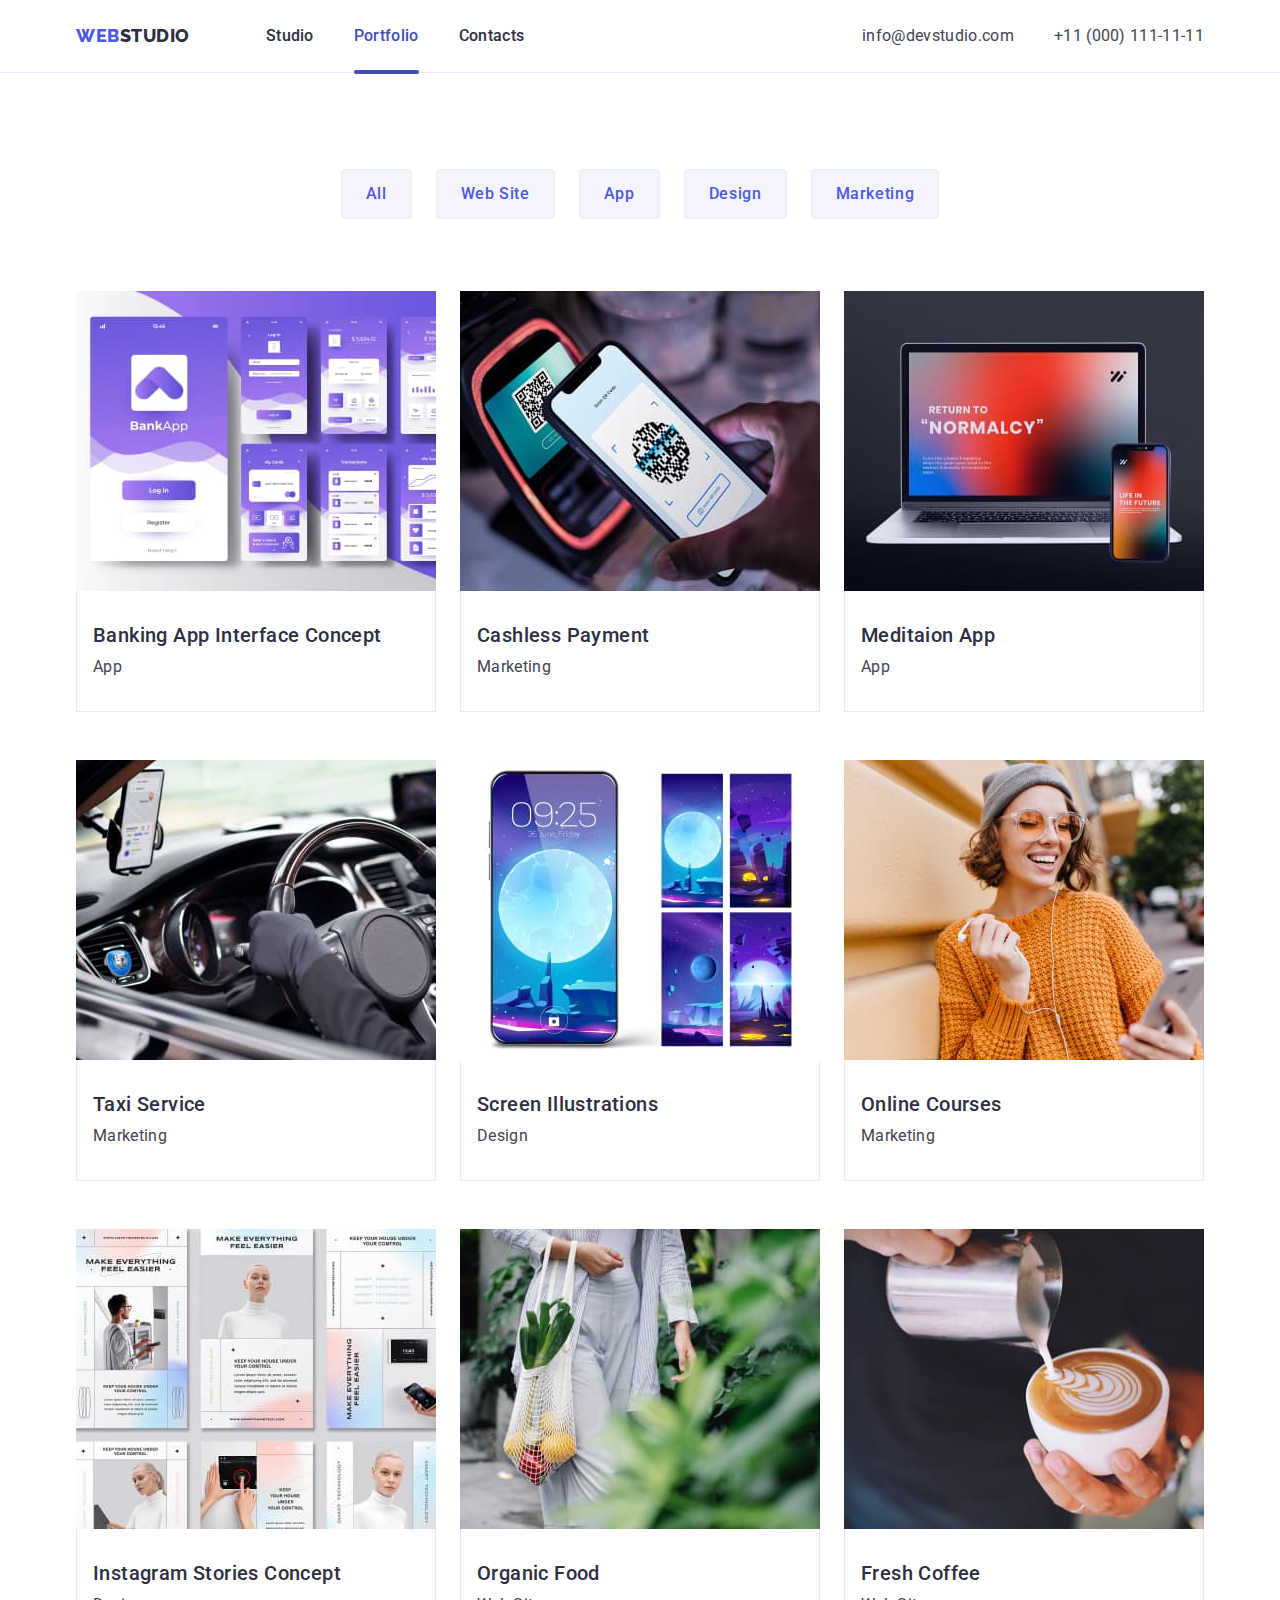
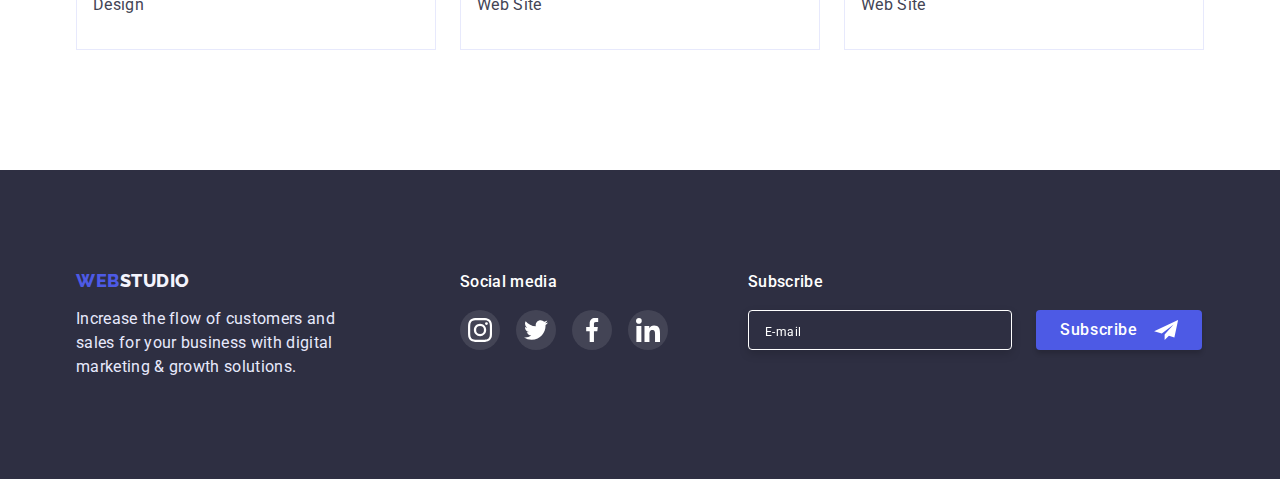
==== portfolio.html @ 4a8896f2 "Initial commit" ====
<!DOCTYPE html>
<html lang="en">
  <head>
    <meta charset="UTF-8">
    <meta http-equiv="X-UA-Compatible" content="IE=edge">
    <meta name="viewport" content="width=device-width, initial-scale=1.0">
    <title>Portfolio</title>
    <link rel="preconnect" href="https://fonts.googleapis.com" />
    <link rel="preconnect" href="https://fonts.gstatic.com" crossorigin />
    <link
      href="https://fonts.googleapis.com/css2?family=Raleway:wght@800&family=Roboto:wght@400;500;700;900&display=swap"
      rel="stylesheet"
    />
    <link rel="stylesheet" href="https://cdn.jsdelivr.net/npm/modern-normalize@1.1.0/modern-normalize.min.css">
    <link rel="stylesheet" href="./css/styles.css" />
  </head>
  <body>
    <header class="section-header">
      <div class="container header-container">
        <nav class="nav">
          <a href="" class="logo up link">Web<span>Studio</span></a>
         <ul class="nav-list list">
            <li class="nav-item"><a href="./index.html" class="nav-link link">Studio</a></li>
            <li class="nav-item"><a href="./portfolio.html" class="nav-link link current">Portfolio</a></li>
            <li class="nav-item"><a href="" class="nav-link link">Contacts</a></li>
          </ul>
        </nav>
        <address>
         <ul class="address-list list">
            <li class="address-item">
             <a href="mailto:info@devstudio.com" class="adress-link link">info@devstudio.com</a>
            </li>
            <li class="address-item">
             <a href="tel:+110001111111" class="adress-link link">+11 (000) 111-11-11</a>
            </li>
          </ul>
        </address>
      </div>
   </header>
    <main>
      <section class="section-portfolio">
          <div class="container portfolio-btn-container">
            <h1 class="visually-hidden">Our portfolio</h1>
            <ul class="potfolio-btn-list list">
              <li class="portfolio-btn-item"><button class="portfolio-btn" type="button">All</button></li>
              <li class="portfolio-btn-item"><button class="portfolio-btn" type="button">Web Site</button></li>
              <li class="portfolio-btn-item"><button class="portfolio-btn" type="button">App</button></li>
              <li class="portfolio-btn-item"><button class="portfolio-btn" type="button">Design</button></li>
              <li class="portfolio-btn-item"><button class="portfolio-btn" type="button">Marketing</button></li>
            </ul>
            <ul class="portfolio-list list">
                <li class="portfolio-item">
                    <a href="" class="portfolio-item-link link">
                      <div class="portfolio-item-wrapper">
                        <img class="portfolio-img" src="./images/imgportoflio1.jpg" alt="Photo" width="360" height="300" />
                        <p class="portfolio-overlay">14 Stylish and User-Friendly App Design Concepts · Task Manager App · Calorie Tracker App · Exotic Fruit Ecommerce App · Cloud Storage App</p>
                      </div>
                      <div class="portfolio-item-block">
                        <h2 class="portfolio-subtitle">Banking App Interface Concept</h2>
                        <p class="portfolio-text">App</p>
                      </div>
                    </a>
                </li>
                <li class="portfolio-item">
                    <a href="" class="portfolio-item-link link">
                      <div class="portfolio-item-wrapper">
                        <img class="portfolio-img" src="./images/imgportoflio2.jpg" alt="Photo" width="360" height="300" />
                        <p class="portfolio-overlay">14 Stylish and User-Friendly App Design Concepts · Task Manager App · Calorie Tracker App · Exotic Fruit Ecommerce App · Cloud Storage App</p>
                      </div>
                      <div class="portfolio-item-block">
                        <h2 class="portfolio-subtitle">Cashless Payment</h2>
                        <p class="portfolio-text">Marketing</p>
                      </div>
                    </a>
                </li>
                <li class="portfolio-item">
                    <a href="" class="portfolio-item-link link">
                      <div class="portfolio-item-wrapper">
                        <img class="portfolio-img" src="./images/imgportoflio3.jpg" alt="Photo" width="360" height="300" />
                        <p class="portfolio-overlay">14 Stylish and User-Friendly App Design Concepts · Task Manager App · Calorie Tracker App · Exotic Fruit Ecommerce App · Cloud Storage App</p>
                      </div>
                      <div class="portfolio-item-block">
                        <h2 class="portfolio-subtitle">Meditaion App</h2>
                        <p class="portfolio-text">App</p>
                      </div>
                    </a>
                </li>
                <li class="portfolio-item">
                    <a href="" class="portfolio-item-link link">
                      <div class="portfolio-item-wrapper">
                        <img class="portfolio-img" src="./images/imgportoflio4.jpg" alt="Photo" width="360" height="300" />
                        <p class="portfolio-overlay">14 Stylish and User-Friendly App Design Concepts · Task Manager App · Calorie Tracker App · Exotic Fruit Ecommerce App · Cloud Storage App</p>
                      </div>
                      <div class="portfolio-item-block">
                        <h2 class="portfolio-subtitle">Taxi Service</h2>
                        <p class="portfolio-text">Marketing</p>
                      </div>
                    </a>
                </li>
                <li class="portfolio-item">
                    <a href="" class="portfolio-item-link link">
                      <div class="portfolio-item-wrapper">
                        <img class="portfolio-img" src="./images/imgportoflio5.jpg" alt="Photo" width="360" height="300" />
                        <p class="portfolio-overlay">14 Stylish and User-Friendly App Design Concepts · Task Manager App · Calorie Tracker App · Exotic Fruit Ecommerce App · Cloud Storage App</p>
                      </div>
                      <div class="portfolio-item-block">
                        <h2 class="portfolio-subtitle">Screen Illustrations</h2>
                        <p class="portfolio-text">Design</p>
                      </div>
                    </a>
                </li>
                <li class="portfolio-item">
                    <a href="" class="portfolio-item-link link">
                      <div class="portfolio-item-wrapper">
                       <img class="portfolio-img" src="./images/imgportoflio6.jpg" alt="Photo" width="360" height="300" />
                        <p class="portfolio-overlay">14 Stylish and User-Friendly App Design Concepts · Task Manager App · Calorie Tracker App · Exotic Fruit Ecommerce App · Cloud Storage App</p>
                      </div>
                      <div class="portfolio-item-block">
                        <h2 class="portfolio-subtitle">Online Courses</h2>
                        <p class="portfolio-text">Marketing</p>
                      </div>
                    </a>
                </li>
                <li class="portfolio-item">
                    <a href="" class="portfolio-item-link link">
                      <div class="portfolio-item-wrapper">
                        <img class="portfolio-img" src="./images/imgportoflio7.jpg" alt="Photo" width="360" height="300" />
                        <p class="portfolio-overlay">14 Stylish and User-Friendly App Design Concepts · Task Manager App · Calorie Tracker App · Exotic Fruit Ecommerce App · Cloud Storage App</p>
                      </div>
                      <div class="portfolio-item-block">
                        <h2 class="portfolio-subtitle">Instagram Stories Concept</h2>
                        <p class="portfolio-text">Design</p>
                      </div>
                    </a>
                </li>
                <li class="portfolio-item">
                    <a href="" class="portfolio-item-link link">
                      <div class="portfolio-item-wrapper">
                        <img class="portfolio-img" src="./images/imgportoflio8.jpg" alt="Photo" width="360" height="300" />
                        <p class="portfolio-overlay">14 Stylish and User-Friendly App Design Concepts · Task Manager App · Calorie Tracker App · Exotic Fruit Ecommerce App · Cloud Storage App</p>
                      </div>
                      <div class="portfolio-item-block">
                       <h2 class="portfolio-subtitle">Organic Food</h2>
                        <p class="portfolio-text">Web Site</p>
                      </div>
                    </a>
                </li>
                <li class="portfolio-item">
                    <a href="" class="portfolio-item-link link">
                      <div class="portfolio-item-wrapper">
                        <img class="portfolio-img" src="./images/imgportoflio9.jpg" alt="Photo" width="360" height="300" />
                        <p class="portfolio-overlay">14 Stylish and User-Friendly App Design Concepts · Task Manager App · Calorie Tracker App · Exotic Fruit Ecommerce App · Cloud Storage App</p>
                      </div>
                      <div class="portfolio-item-block">
                        <h2 class="portfolio-subtitle">Fresh Coffee</h2>
                        <p class="portfolio-text">Web Site</p>
                      </div>
                    </a>
                </li>
            </ul>
          </div>    
      </section>
    </main>
    <footer class="section-footer">
        <div class="container footer-container">
          <div class="footer-oneblock">
            <a href="./index.html" class="logo down link">Web<span>Studio</span></a>
            <p class="footer-text">
            Increase the flow of customers and sales for your business with digital
            marketing & growth solutions.
            </p>
          </div>
          <div  class="footer-twoblock">
            <p class="footer-text-social">Social media</p>
            <ul class="footer-list-icon list">
              <li class="footer-item-boxicon">
                <a href="" class="footer-item-link link">
                  <svg class="footer-item-icon" width="24" height="24" >
                   <use href="./images/icons.svg#instagram"></use>
                  </svg>
                </a>
              </li>
              <li class="footer-item-boxicon">
                <a href="" class="footer-item-link link">
                  <svg class="footer-item-icon" width="24" height="24">
                    <use href="./images/icons.svg#twitter"></use>
                  </svg>
                </a>
              </li>
              <li class="footer-item-boxicon">
                <a href="" class="footer-item-link link">
                  <svg class="footer-item-icon" width="24" height="24">
                    <use href="./images/icons.svg#facebook"></use>
                  </svg>
                </a>
              </li>
              <li class="footer-item-boxicon">
                <a href="" class="footer-item-link link">
                  <svg class="footer-item-icon" width="24" height="24">
                    <use href="./images/icons.svg#linkedin"></use>
                  </svg>
                </a>
              </li>
            </ul>
          </div>
          <div class="footer-threeblock">
            <p class="footer-text-social">Subscribe</p>
            <form class="footer-formblock">
              <input class="input-footer" type="email" name="user_email" placeholder="E-mail">
              <button class="footer-submit-btn btn" type="submit">Subscribe
                <svg class=modal-semd-icon width="24" height="20">
                 <use href="./images/icons.svg#send"></use>
                </svg>
              </button>
            </form>
          </div>  
        </div> 
    </footer>
  </body>
</html>
---- css/styles.css ----
:root {
  --color-web: #4d5ae5;
  --color-title: #2e2f42;
  --color-text: #434455;
  --color-white: #ffffff;
  --color-footer-studio: #f4f4fd;
  --color-footer-text: #e7e9fc;
  --color-background-light: #f4f4fd;
  --color-background-dark: #2e2f42;
  --color-hover: #404bbf;
}

h1, h2, h3, h4, h5, h6, p {
  margin-top: 0;
  margin-bottom: 0;
}
 ul, ol {
  margin-top: 0;
  margin-bottom: 0;
  padding-left: 0;
 }

 img {
  display: block;
 }

body {
  color: var(--color-text);
  font-family: "Roboto", sans-serif;
  background-color: var(--color-white); 
}

.container {
  width: 1158px;
  margin-left: auto;
  margin-right: auto;
  padding-left: 15px;
  padding-right: 15px;
}
.list {
  list-style: none;
}
.link {
  text-decoration: none;
}

/* --------------Navigation------------------ */
.section-header {
  padding-top: 24px;
  padding-bottom: 24px;
  border-bottom: 1px solid var(--color-footer-text);
}

.header-container {
  display: flex;
  justify-content: space-between;
}
.nav {
  display: flex;
  align-items: center;
}
.nav-list {
  display: flex;
  align-items: center;
}
.address-list {
  display: flex;
  align-items: center;
}
.up {
  margin-right: 76px;
}
 .nav-item:not(:last-child) {
  margin-right: 40px;
  } 
.address-item:not(:last-child) {
    margin-right: 40px;
} 

.logo {
  font-family: "Raleway", sans-serif;
  font-weight: 800;
  font-size: 18px;
  line-height: 1.33;
  letter-spacing: 0.03em;
  text-transform: uppercase;
  color: var(--color-web);
}

.nav-link {
  position: relative;
  color: var(--color-title);
  font-weight: 500;
  font-size: 16px;
  line-height: 1.5;
  letter-spacing: 0.02em;
  transition: color 250ms cubic-bezier(0.4, 0, 0.2, 1);
}

.up > span {
    color: var(--color-title);
}

.nav-item :hover,
.nav-item :focus {
  color: var(--color-hover);
}

.address-item > .link {
  color: var(--color-text);
  font-style: normal;
  font-size: 16px;
  line-height: 1.5;
  letter-spacing: 0.02em;
  transition: color 250ms cubic-bezier(0.4, 0, 0.2, 1);
}
.address-item :hover,
.address-item :focus {
  color: var(--color-hover);
}

.current::after {
  content: "";
  position: absolute;
  top: 0;
  left: 0;
  transform: translateY(44px);
  width: 100%;
  height: 4px;
  background: var(--color-hover);
  border-radius: 2px;
}
.current {
  color: var(--color-hover);
}
/* ------------------HERO---------------------------- */

.section-hero {
  max-width: 1440px;
  margin: 0 auto;
  padding-top: 188px;
  padding-bottom: 188px;
  text-align: center;
  background-color: var(--color-background-dark);
  background-image: linear-gradient(rgba(46, 47, 66, 0.7), rgba(46, 47, 66, 0.7)), url(../images/peopleoffice.jpg); 
  background-repeat: no-repeat;
  background-size: cover;
  background-position: center;
}

.hero-title {
 max-width: 496px;
 min-height: 120px;
  font-weight: 700;
  font-size: 56px;
  line-height: 1.07;
  letter-spacing: 0.02em;
  color: var(--color-white);
  margin: auto;
  margin-bottom: 48px;
}

.btn {
  display: inline-block;
  padding: 16px 32px;
  border: none;
  font-family: inherit;
  font-weight: 500;
  font-size: 16px;
  line-height: 1.5;
  letter-spacing: 0.04em;
  color: var(--color-white);
  background-color: var(--color-web);
  box-shadow: 0px 4px 4px rgba(0, 0, 0, 0.15);
  border-radius: 4px;
  cursor: pointer;
  transition: background-color 250ms cubic-bezier(0.4, 0, 0.2, 1);
}
.btn:hover,
.btn:focus {
  background-color: var(--color-hover);
}
/* ------------------ABOUT---------------------------- */
.section-about {
  padding-top: 120px;
  padding-bottom: 120px;
}
.about-list {
  display: flex;
}
  
.about-item {
  width: calc(100% / 3);
}

.about-item:not(:last-child) {
  margin-right: 24px;
}

.visually-hidden {
    position: absolute;
    width: 1px;
    height: 1px;
    margin: -1px;
    border: 0;
    padding: 0;   
    white-space: nowrap;
    clip-path: inset(100%);
    clip: rect(0 0 0 0);
    overflow: hidden;
}

.about-subtitle {
    font-weight: 500;
    font-size: 20px;
    line-height: 1.2;
    letter-spacing: 0.02em;
    color: var(--color-title);
    margin-bottom: 8px;
}
.about-text {
    font-size: 16px;
    line-height: 1.5;
    letter-spacing: 0.02em;
}
.about-item-boxicon {
  display: flex;
  width: 264px;
  height: 112px;
  background: var(--color-footer-studio);
  border-radius: 4px;
  justify-content: center;
  align-items: center;
  margin-bottom: 8px;
}

/* ------------------DOING---------------------------- */
.section-doing {
  padding-bottom: 120px;
}
.doing-list {
  display: flex;
  flex-wrap: wrap;
}

.doing-item {
  width: calc((100% - 48px) / 3);
}

.doing-item:not(:last-child) {
  margin-right: 24px;
}
.doing-title {
    font-weight: 700;
    font-size: 36px;
    line-height: 1.11;
    text-align: center;
    letter-spacing: 0.02em;
    text-transform: capitalize;
    color: var(--color-title);
    margin-bottom: 72px;
}

/* ------------------TEAM---------------------------- */
.section-team {
  background-color: var(--color-background-light);  
  padding-top: 120px;
  padding-bottom: 120px; 
}

.team-list {
  display: flex;
}

.team-item {
  width: calc((100% - 72px) / 4);
  background: var(--color-white);
  box-shadow: 0px 1px 6px rgba(46, 47, 66, 0.08), 0px 1px 1px rgba(46, 47, 66, 0.16), 0px 2px 1px rgba(46, 47, 66, 0.08);
  border-radius: 0px 0px 4px 4px;
}
.team-item:not(:last-child) {
  margin-right: 24px;
}

.team-title {    
    font-weight: 700;
    font-size: 36px;
    line-height: 1.11;
    text-align: center;
    letter-spacing: 0.02em;
    text-transform: capitalize;
    color: var(--color-title);
    margin-bottom: 72px;
}

.team-subtitle { 
    font-weight: 500;
    font-size: 20px;
    line-height: 1.2;
    letter-spacing: 0.02em;
    color: var(--color-title);
    margin-bottom: 8px;
}

.team-text {
    font-size: 16px;
    line-height: 1.5;
    letter-spacing: 0.02em;
    color: var(--color-text);
    margin-bottom: 8px;
}
.team-item-block {
  text-align: center;
  padding-top: 32px;
  padding-bottom: 32px;
}
.team-list-icon {
  display: flex;
  align-items: center;
  gap: 24px;
  padding-left: 16px;
  padding-right: 16px;
}
 .team-item-link {
  display: flex;
  width: 40px;
  height: 40px;
  background-color: var(--color-web);
  border-radius: 50%;
  justify-content: center;
  align-items: center;
  transition: background-color 250ms cubic-bezier(0.4, 0, 0.2, 1);
 }
 .team-item-icon {
  fill: var(--color-white);
 }
.team-item-link:hover, .team-item-link:focus {
  background-color: var(--color-hover);
}
 /* ------------------CUSTOMERS---------------------------- */
 .section-customers {
  padding-top: 130PX;
  padding-bottom: 120PX;
}

.customers-title {
font-weight: 700;
font-size: 36px;
line-height: 1.11;
text-align: center;
letter-spacing: 0.02em;
text-transform: capitalize;
color: var(--color-title);
margin-bottom: 72px;
}
.customers-list {
  display: flex;
  gap: 24px;
  justify-content: center;
  align-items: center;
}

.customers-item-boxicon {
  width: 168px;
  height: 88px;
}
.customers-item-link {
  width: 100%;
  height: 100%;
  display: flex;
  justify-content: center;
  align-items: center;
  border: 1px solid #8E8F99;
  color: #8e8f99;
  border-radius: 4px;
  transition: border 250ms cubic-bezier(0.4, 0, 0.2, 1), color 250ms cubic-bezier(0.4, 0, 0.2, 1);
} 
.customers-icon {
  fill: currentColor;
}
.customers-item-link:hover, .customers-item-link:focus {
  border: 1px solid var(--color-hover);
  color: var(--color-hover);
}

/* ------------------FOOTER---------------------------- */
.section-footer {
  background-color: var(--color-background-dark);  
  padding-top: 100px;
  padding-bottom: 100px;
}
.footer-container {
  display: flex;
}
.down {
    display: block;
    line-height: 1.17;
    margin-bottom: 16px;
}
.down > span {
  color: var(--color-footer-studio);  
}
.footer-text {
  font-size: 16px;
  line-height: 1.5;
  letter-spacing: 0.02em;
  color: var(--color-footer-text);  
  width: 264px;
  min-height: 72px; 
}
.footer-text-social {
font-weight: 500;
font-size: 16px;
line-height: 1.5;
letter-spacing: 0.02em;
color: var(--color-white);
margin-bottom: 16px;
}
.footer-list-icon {
  display: flex;
  gap: 16px;

}
.footer-item-link {
  display: flex;
  width: 40px;
  height: 40px;
  background-color: var(--color-web);
  border-radius: 50%;
  justify-content: center;
  align-items: center;
  background: rgba(255, 255, 255, 0.1);
  transition: background-color 250ms cubic-bezier(0.4, 0, 0.2, 1);
}
.footer-item-icon {
  fill: var(--color-white);
}
.footer-twoblock {
  margin-left: 120px;
}
.footer-item-link:hover, .footer-item-link:focus {
background-color: #31D0AA;
}
.footer-threeblock {
  margin-left: 80px;
}
.input-footer {
  width: 264px;
  height: 40px;
  background-color:  var(--color-background-dark);
  border: 1px solid var(--color-white);
  filter: drop-shadow(0px 4px 4px rgba(0, 0, 0, 0.15));
  border-radius: 4px;
  padding-left: 16px;
  color: var(--color-white);
}
.input-footer::placeholder {
  font-size: 12px;
 line-height: 2;
 letter-spacing: 0.04em;
  color: var(--color-white);
  padding-top: 8px;
}
.footer-submit-btn {
  display: flex;
  align-items: center;
  justify-content: center;
  padding: 8px 24px;
  gap: 16px;
  fill: var(--color-white);
}
.footer-formblock {
  display: flex;
  align-items: center;
  justify-content: center;
  gap: 24px;
}
/* ------------------BACKDROP MODAL---------------------------- */

.backdrop {
  position: fixed;
  top: 0;
  left: 0;
  width: 100%;
  height: 100%;
  background-color: rgba(46, 47, 66, 0.4);
  z-index: 100;
  transition: opacity 250ms cubic-bezier(0.4, 0, 0.2, 1), visibility 250ms cubic-bezier(0.4, 0, 0.2, 1);
}
.backdrop.is-hidden {
  opacity: 0;
  visibility: hidden;
  pointer-events: none;
}
.modal {
  position: absolute;
  top: 50%;
  left: 50%;
  transform: translate(-50%, -50%) rotate(360deg) scale(1);
  width: 408px;
  min-height: 576px;
  background: #FCFCFC;
  box-shadow: 0px 1px 1px rgba(0, 0, 0, 0.14), 0px 1px 3px rgba(0, 0, 0, 0.12), 0px 2px 1px rgba(0, 0, 0, 0.2);
  border-radius: 4px;
  transition: transform 500ms ease-in;
  padding: 72px 24px 24px 24px;
  
}
.backdrop.is-hidden .modal {
  transform: translate(-50%, -50%) rotate(0deg) scale(0);
}
.modal-close-btn {
  position: absolute;
  top: 24px;
  right: 24px;
  display: flex;
  justify-content: center;
  align-items: center;
  width: 24px;
  height: 24px;
  background-color: var(--color-footer-text);
  border: 1px solid rgba(0, 0, 0, 0.1);
  border-radius: 50%;
  cursor: pointer;
  padding: 0;
  transition: background-color 250ms cubic-bezier(0.4, 0, 0.2, 1);
}
.modal-close-btn:hover, .modal-close-btn:focus {
background-color: var(--color-hover);
}
.modal-close-icon {
  transition: fill 250ms cubic-bezier(0.4, 0, 0.2, 1);
}
.modal-close-btn:hover .modal-close-icon {
  fill: var(--color-white);
}
.modal-form {
  display: flex;
  flex-direction: column;
}
.form-modal-title {
font-weight: 500;
font-size: 16px;
line-height: 1.5;
text-align: center;
letter-spacing: 0.02em;
color: var(--color-title);
margin-bottom: 16px;
}
.input-name {
display: block;
font-size: 12px;
line-height: 1.17;
letter-spacing: 0.04em;
color: #8E8F99;
margin-bottom: 4px;
}
.modal-input-wrapper {
  position: relative;
}
.modal-input {
  display: block;
  width: 360px;
  height: 40px;
  border: 1px solid rgba(33, 33, 33, 0.2);
  border-radius: 4px;
  padding: 0 0 0 38px;
  outline: transparent;
  transition: border 250ms cubic-bezier(0.4, 0, 0.2, 1), fill 250ms cubic-bezier(0.4, 0, 0.2, 1);
}
.modal-picture {
  position: absolute;
  left: 16px;
  top: 50%;
  transform: translateY(-50%);
}
.modal-input:focus {
  border: 1px solid var(--color-web);
}
.modal-input:focus + .modal-picture {
  fill: var(--color-web);
}
.modal-label {
  margin-bottom: 8px;
}
.modal-textarea {
  display: block;
  width: 360px;
  height: 120px;
  border: 1px solid rgba(33, 33, 33, 0.2);
  border-radius: 4px;
  resize: none;
  outline: transparent;
  padding: 8px 0 0 16px;
  transition: border 250ms cubic-bezier(0.4, 0, 0.2, 1);
}
.modal-label-textarea {
  margin-bottom: 16px;
}
.modal-textarea:focus {
  border: 1px solid var(--color-web);
}
.modal-textarea::placeholder {
  font-size: 12px;
  line-height: 1.17;
  letter-spacing: 0.04em;
  color: rgba(46, 47, 66, 0.4);
}
 
.modal-label-checkbox span {
    width: 16px;
    height: 16px;
    border: 1px solid var(--color-background-dark);
    border-radius: 2px;
    display: flex;
    align-items: center;
    justify-content: center;
    margin-right: 8px;
    fill: transparent;
    cursor: pointer;
    transition: fill 250ms cubic-bezier(0.4, 0, 0.2, 1); background-color 250ms cubic-bezier(0.4, 0, 0.2, 1); border-color 250ms cubic-bezier(0.4, 0, 0.2, 1);
}

.input-checkbox:checked + .modal-label-checkbox span {
  fill: var(--color-footer-studio);
  background-color: var(--color-hover);
  border-color: var(--color-hover);
} 

.input-checkbox:focus + .modal-label-checkbox span {
  fill: var(--color-footer-studio);
  background-color: var(--color-hover);
  border-color: var(--color-hover);
}

  .modal-label-checkbox {
    font-size: 12px;
    line-height: 1.17;
    letter-spacing: 0.04em;
    color: #8E8F99; 
    display: flex;
    align-items: center;
    margin-bottom: 24px;
  }

  .modal-submit-btn {
  align-self: center;
  }

 /* ------------------PORTFOLIO---------------------------- */
.section-portfolio {
  padding-top: 96px;
  padding-bottom: 120px;
}

.portfolio-btn {
  padding: 12px 24px;
  border-radius: 4px;
  border: 1px solid var(--color-footer-text);
  font-family: inherit;
  font-weight: 500;
  font-size: 16px;
  line-height: 1.5;
  letter-spacing: 0.04em;
  color: var(--color-web);
  background: var(--color-footer-studio);
  cursor: pointer;
  transition: color 250ms cubic-bezier(0.4, 0, 0.2, 1), background-color 250ms cubic-bezier(0.4, 0, 0.2, 1), box-shadow 250ms cubic-bezier(0.4, 0, 0.2, 1), border-color 250ms cubic-bezier(0.4, 0, 0.2, 1);
}

.portfolio-btn-item :hover,
.portfolio-btn-item :focus {
  color: var(--color-white);
  background-color: var(--color-hover); 
  box-shadow: 0px 3px 1px rgba(0, 0, 0, 0.1), 0px 2px 1px rgba(0, 0, 0, 0.08), 0px 2px 2px rgba(0, 0, 0, 0.12);
  border-color: transparent;
}
.potfolio-btn-list {
  display: flex;
  justify-content: center;
   margin-bottom: 72px;
}

.portfolio-btn-item:not(:last-child) {
  margin-right: 24px;
}
.portfolio-list {
  display: flex;
  flex-wrap: wrap;
}

.portfolio-item {
 width: calc((100% - 48px) / 3);
 background: var(--color-white);
}
.portfolio-item:not(:nth-child(3n)) {
  margin-right: 24px;
}
.portfolio-item:not(:nth-last-child(-n+3)) {
  margin-bottom: 48px;
}

.portfolio-subtitle {
  font-weight: 500;
  font-size: 20px;
  line-height: 1.2;
  letter-spacing: 0.02em;
  color: var(--color-background-dark);
  margin-bottom: 8px;
}
.portfolio-text {
  font-size: 16px;
  line-height: 1.5;
  letter-spacing: 0.02em;
  color: var(--color-text);
}
.portfolio-item-block {
  padding-top: 32px;
  padding-bottom: 32px;
  padding-left: 16px;
  border: 1px solid var(--color-footer-text);
  border-top: none; 
}
.portfolio-item-link {
  display: block;
  transition: box-shadow 250ms cubic-bezier(0.4, 0, 0.2, 1);
}
.portfolio-item-wrapper {
  position: relative;
  overflow: hidden;
}
.portfolio-item-link:hover, .portfolio-item-link:focus {
  box-shadow: 0px 1px 6px rgba(46, 47, 66, 0.08), 0px 1px 1px rgba(46, 47, 66, 0.16), 0px 2px 1px rgba(46, 47, 66, 0.08);
}
.portfolio-overlay {
  position: absolute;
  top: 0;
  left: 0;
  width: 100%;
  height: 100%;
  overflow: auto;
  transform: translateY(100%);
  transition: transform 250ms cubic-bezier(0.4, 0, 0.2, 1);

  font-size: 16px;
  line-height: 1.5;
  letter-spacing: 0.02em;
  color: var(--color-footer-studio);
  background-color: var(--color-web);
  padding-top: 40px; 
  padding-left: 32px;
  padding-right: 32px;
}
.portfolio-item-link:hover .portfolio-overlay,
.portfolio-item-link:focus .portfolio-overlay {
  transform: translateY(0);
} */
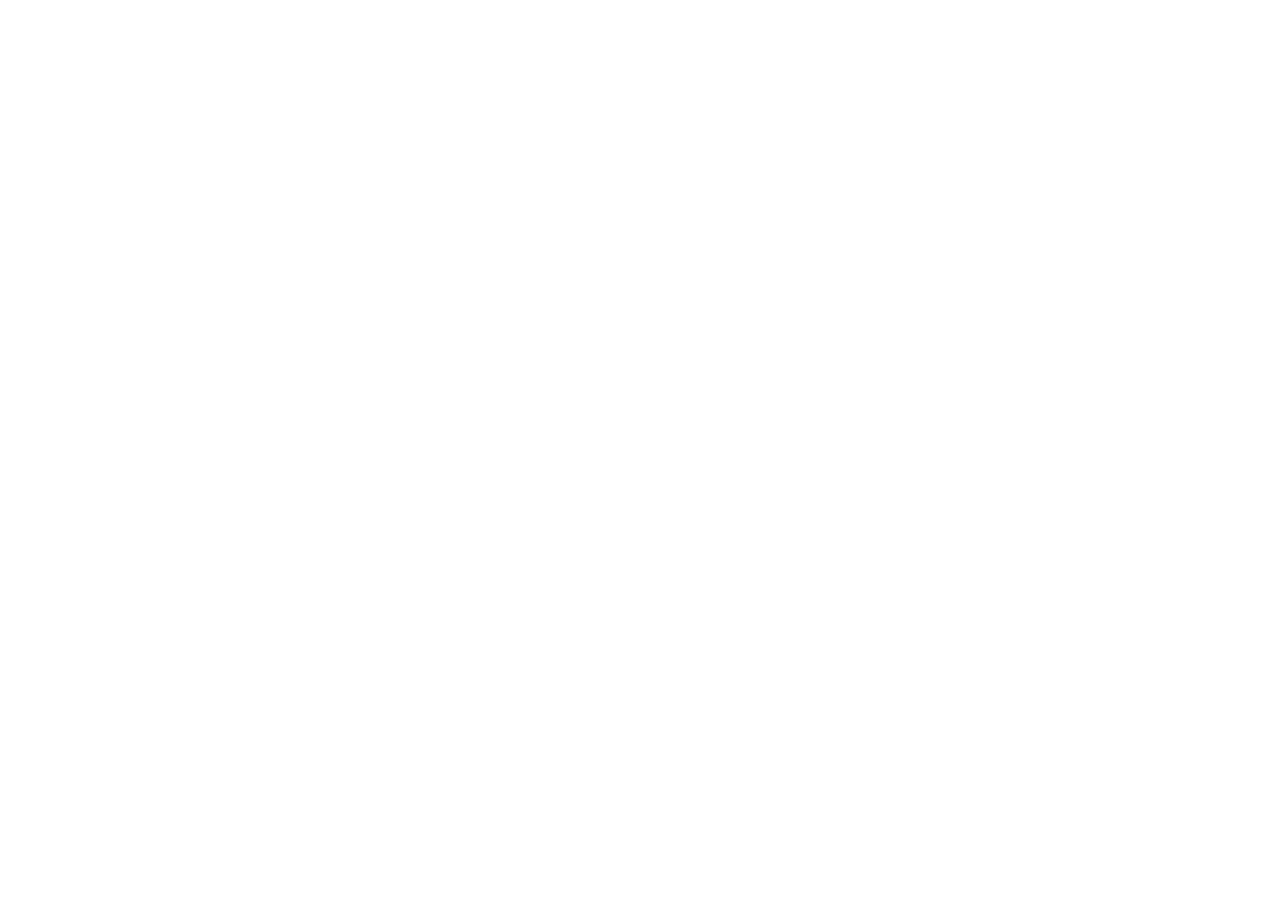
==== commit 20ea88f2: "finished hw7" ====
--- a/portfolio.html
+++ b/portfolio.html
@@ -1,4 +1,4 @@
-<!DOCTYPE html>
+<!-- <!DOCTYPE html>
 <html lang="en">
   <head>
     <meta charset="UTF-8">
@@ -217,4 +217,4 @@
         </div> 
     </footer>
   </body>
-</html>+</html> -->--- a/css/styles.css
+++ b/css/styles.css
@@ -32,11 +32,11 @@
 }
 
 .container {
-  width: 1158px;
+  width: 100%;
+  padding-left: 15px;
+  padding-right: 15px;
   margin-left: auto;
   margin-right: auto;
-  padding-left: 15px;
-  padding-right: 15px;
 }
 .list {
   list-style: none;
@@ -45,38 +45,33 @@
   text-decoration: none;
 }
 
+
 /* --------------Navigation------------------ */
+@media screen and (max-width: 767px) {
+  .nav-list {
+    display: none;
+  }
+  address {
+    display: none;
+  }
+}
+
 .section-header {
   padding-top: 24px;
   padding-bottom: 24px;
   border-bottom: 1px solid var(--color-footer-text);
 }
-
 .header-container {
   display: flex;
+  align-items: center;
   justify-content: space-between;
 }
-.nav {
-  display: flex;
-  align-items: center;
-}
-.nav-list {
-  display: flex;
-  align-items: center;
-}
-.address-list {
-  display: flex;
-  align-items: center;
-}
-.up {
-  margin-right: 76px;
-}
- .nav-item:not(:last-child) {
-  margin-right: 40px;
-  } 
-.address-item:not(:last-child) {
-    margin-right: 40px;
-} 
+.mobile-menu-open-btn {
+  padding: 0;
+  border: none;
+  background-color: transparent;
+  height: 22px;
+}
 
 .logo {
   font-family: "Raleway", sans-serif;
@@ -88,77 +83,132 @@
   color: var(--color-web);
 }
 
-.nav-link {
-  position: relative;
-  color: var(--color-title);
-  font-weight: 500;
-  font-size: 16px;
-  line-height: 1.5;
-  letter-spacing: 0.02em;
-  transition: color 250ms cubic-bezier(0.4, 0, 0.2, 1);
-}
-
 .up > span {
     color: var(--color-title);
 }
 
-.nav-item :hover,
-.nav-item :focus {
-  color: var(--color-hover);
-}
-
-.address-item > .link {
+/* ------------------MOBILE-MENU---------------------------- */
+
+@media screen and (max-width: 767px) {
+  
+  .modal-menu {
+    position: fixed;
+    width: 100%;
+    height: 100%;
+    max-height: 796px;
+    z-index: 95;
+    top: 0;
+    left: 0;
+    background-color: var(--color-white);
+    box-shadow: 0 0 0 100vmax rgba(0, 0, 0, 0.8); 
+
+    opacity: 0;
+    visibility: hidden;
+    pointer-events: none;
+    transition: opacity 250ms cubic-bezier(0.4, 0, 0.2, 1), visibility 250ms cubic-bezier(0.4, 0, 0.2, 1);
+  }
+  .modal-menu.is-open {
+    opacity: 1;
+    visibility: visible;
+    pointer-events: auto;
+  }
+
+  .modal-menu-container {
+    position: relative;
+    padding-top: 80px;
+    padding-left: 40px;
+    padding-bottom: 40px;
+  }
+  .modal-menu-close-btn {
+    position: absolute;
+    top: 24px;
+    right: 19px;
+    width: 24px;
+    height: 24px;
+    padding: 0;
+    border-radius: 50%;
+    background-color: var(--color-footer-text);
+    border: 1px solid rgba(0, 0, 0, 0.1);
+  }
+  .modal-nav-item {
+  font-weight: 700;
+  font-size: 36px;
+  line-height: 1.11;
+  letter-spacing: 0.02em;
+  text-transform: capitalize;
+  color: var(--color-title);
+  margin-bottom: 40px;
+  transition: color 250ms cubic-bezier(0.4, 0, 0.2, 1);
+  }
+  .modal-nav-item:last-child {
+    margin-bottom: 284px;
+  }
+  .modal-nav-item :hover,
+  .modal-nav-item :focus {
+    color: var(--color-hover);
+  }
+
+  .modal-tel-link {
+  display: block;
+  font-weight: 700;
+  font-size: 36px;
+  line-height: 1.11;
+  letter-spacing: 0.02em;
+  text-transform: capitalize;
   color: var(--color-text);
-  font-style: normal;
-  font-size: 16px;
-  line-height: 1.5;
-  letter-spacing: 0.02em;
-  transition: color 250ms cubic-bezier(0.4, 0, 0.2, 1);
-}
-.address-item :hover,
-.address-item :focus {
-  color: var(--color-hover);
-}
-
-.current::after {
-  content: "";
-  position: absolute;
-  top: 0;
-  left: 0;
-  transform: translateY(44px);
-  width: 100%;
-  height: 4px;
-  background: var(--color-hover);
-  border-radius: 2px;
-}
-.current {
-  color: var(--color-hover);
+  margin-bottom: 40px;
+  }
+  .modal-mail-link {
+  display: block;
+  font-weight: 500;
+  font-size: 20px;
+  line-height: 1.2;
+  letter-spacing: 0.02em;
+  color: var(--color-text);
+  margin-bottom: 48px;
+  }
+  .modal-address-item :hover,
+  .modal-address-item :focus {
+    color: var(--color-web);
+  }
+  .modal-list-icon {
+    display: flex;
+    align-items: center;
+    justify-content: space-between;
+  }
 }
 /* ------------------HERO---------------------------- */
 
 .section-hero {
   max-width: 1440px;
   margin: 0 auto;
-  padding-top: 188px;
-  padding-bottom: 188px;
+  padding-top: 112px;
+  padding-bottom: 112px;
   text-align: center;
   background-color: var(--color-background-dark);
-  background-image: linear-gradient(rgba(46, 47, 66, 0.7), rgba(46, 47, 66, 0.7)), url(../images/peopleoffice.jpg); 
+  background-image: linear-gradient(rgba(46, 47, 66, 0.7), rgba(46, 47, 66, 0.7)), url(../images/bg-mobile.jpg); 
   background-repeat: no-repeat;
   background-size: cover;
   background-position: center;
 }
+ @media screen and (min-device-pixel-ratio: 2),
+  screen and (min-resolution: 192dpi),
+  screen and (min-resolution: 2dppx) {
+  .section-hero {
+    background-image: linear-gradient(rgba(46, 47, 66, 0.7), rgba(46, 47, 66, 0.7)), url(../images/bg-mobile@2x.jpg); 
+  } 
+ }
 
 .hero-title {
- max-width: 496px;
- min-height: 120px;
+ max-width: 320px;
+ min-height: 80px;
   font-weight: 700;
-  font-size: 56px;
-  line-height: 1.07;
+  font-size: 36px;
+  line-height: 1.11;
   letter-spacing: 0.02em;
   color: var(--color-white);
   margin: auto;
-  margin-bottom: 48px;
+  margin-bottom: 72px;
 }
 
 .btn {
@@ -182,22 +232,23 @@
   background-color: var(--color-hover);
 }
 /* ------------------ABOUT---------------------------- */
+
 .section-about {
-  padding-top: 120px;
-  padding-bottom: 120px;
-}
-.about-list {
-  display: flex;
-}
-  
-.about-item {
-  width: calc(100% / 3);
-}
-
-.about-item:not(:last-child) {
-  margin-right: 24px;
-}
-
+  padding-top: 96px;
+  padding-bottom: 96px;
+}
+
+ .about-item {
+  width: 100%;
+  margin-bottom: 72px;
+}
+.about-item:last-child {
+  margin-bottom: 0;
+}
+
+.about-item-icon {
+  display: none;
+}
 .visually-hidden {
     position: absolute;
     width: 1px;
@@ -212,46 +263,6 @@
 }
 
 .about-subtitle {
-    font-weight: 500;
-    font-size: 20px;
-    line-height: 1.2;
-    letter-spacing: 0.02em;
-    color: var(--color-title);
-    margin-bottom: 8px;
-}
-.about-text {
-    font-size: 16px;
-    line-height: 1.5;
-    letter-spacing: 0.02em;
-}
-.about-item-boxicon {
-  display: flex;
-  width: 264px;
-  height: 112px;
-  background: var(--color-footer-studio);
-  border-radius: 4px;
-  justify-content: center;
-  align-items: center;
-  margin-bottom: 8px;
-}
-
-/* ------------------DOING---------------------------- */
-.section-doing {
-  padding-bottom: 120px;
-}
-.doing-list {
-  display: flex;
-  flex-wrap: wrap;
-}
-
-.doing-item {
-  width: calc((100% - 48px) / 3);
-}
-
-.doing-item:not(:last-child) {
-  margin-right: 24px;
-}
-.doing-title {
     font-weight: 700;
     font-size: 36px;
     line-height: 1.11;
@@ -259,30 +270,43 @@
     letter-spacing: 0.02em;
     text-transform: capitalize;
     color: var(--color-title);
-    margin-bottom: 72px;
+    margin-bottom: 8px;
+}
+
+.about-text {
+  display: block;
+  font-weight: 500;
+  font-size: 16px;
+  line-height: 1.5;
+  letter-spacing: 0.02em;
+}
+
+/* ------------------DOING---------------------------- */
+.section-doing {
+  display: none;
 }
 
 /* ------------------TEAM---------------------------- */
 .section-team {
   background-color: var(--color-background-light);  
-  padding-top: 120px;
-  padding-bottom: 120px; 
-}
-
+  padding-top: 96px;
+  padding-bottom: 96px; 
+}
 .team-list {
-  display: flex;
-}
-
+  display: block;
+}
 .team-item {
-  width: calc((100% - 72px) / 4);
+  width: 264px;
   background: var(--color-white);
   box-shadow: 0px 1px 6px rgba(46, 47, 66, 0.08), 0px 1px 1px rgba(46, 47, 66, 0.16), 0px 2px 1px rgba(46, 47, 66, 0.08);
   border-radius: 0px 0px 4px 4px;
-}
-.team-item:not(:last-child) {
-  margin-right: 24px;
-}
-
+  margin-left: auto;
+  margin-right: auto;
+  margin-bottom: 72px;
+}
+.team-item:last-child {
+  margin-bottom: 0;
+}
 .team-title {    
     font-weight: 700;
     font-size: 36px;
@@ -293,7 +317,6 @@
     color: var(--color-title);
     margin-bottom: 72px;
 }
-
 .team-subtitle { 
     font-weight: 500;
     font-size: 20px;
@@ -302,7 +325,6 @@
     color: var(--color-title);
     margin-bottom: 8px;
 }
-
 .team-text {
     font-size: 16px;
     line-height: 1.5;
@@ -318,9 +340,8 @@
 .team-list-icon {
   display: flex;
   align-items: center;
+  justify-content: center;
   gap: 24px;
-  padding-left: 16px;
-  padding-right: 16px;
 }
  .team-item-link {
   display: flex;
@@ -340,8 +361,8 @@
 }
  /* ------------------CUSTOMERS---------------------------- */
  .section-customers {
-  padding-top: 130PX;
-  padding-bottom: 120PX;
+  padding-top: 96px;
+  padding-bottom: 96px;
 }
 
 .customers-title {
@@ -356,13 +377,14 @@
 }
 .customers-list {
   display: flex;
-  gap: 24px;
+  flex-wrap: wrap;
+  gap: 16px;
   justify-content: center;
   align-items: center;
 }
 
 .customers-item-boxicon {
-  width: 168px;
+  width: 190px;
   height: 88px;
 }
 .customers-item-link {
@@ -387,27 +409,41 @@
 /* ------------------FOOTER---------------------------- */
 .section-footer {
   background-color: var(--color-background-dark);  
-  padding-top: 100px;
-  padding-bottom: 100px;
-}
-.footer-container {
-  display: flex;
+  padding-top: 96px;
+  padding-bottom: 96px;
+}
+.logo {
+  font-family: "Raleway", sans-serif;
+  font-weight: 800;
+  font-size: 18px;
+  line-height: 1.33;
+  letter-spacing: 0.03em;
+  text-transform: uppercase;
+  color: var(--color-web);
+}
+
+.footer-oneblock {
+  width: 264px;
+  margin-bottom: 72px;
+  margin-left: auto;
+  margin-right: auto;
 }
 .down {
     display: block;
     line-height: 1.17;
+    text-align: center;
     margin-bottom: 16px;
 }
 .down > span {
   color: var(--color-footer-studio);  
 }
 .footer-text {
+  display: block;
+  min-height: 72px;
   font-size: 16px;
   line-height: 1.5;
   letter-spacing: 0.02em;
   color: var(--color-footer-text);  
-  width: 264px;
-  min-height: 72px; 
 }
 .footer-text-social {
 font-weight: 500;
@@ -416,11 +452,13 @@
 letter-spacing: 0.02em;
 color: var(--color-white);
 margin-bottom: 16px;
+text-align: center;
 }
 .footer-list-icon {
   display: flex;
+  align-items: center;
+  justify-content: center;
   gap: 16px;
-
 }
 .footer-item-link {
   display: flex;
@@ -437,16 +475,15 @@
   fill: var(--color-white);
 }
 .footer-twoblock {
-  margin-left: 120px;
+  margin-bottom: 72px;
 }
 .footer-item-link:hover, .footer-item-link:focus {
 background-color: #31D0AA;
 }
-.footer-threeblock {
-  margin-left: 80px;
-}
+
 .input-footer {
-  width: 264px;
+  display: block;
+  max-width: 398px;
   height: 40px;
   background-color:  var(--color-background-dark);
   border: 1px solid var(--color-white);
@@ -454,6 +491,9 @@
   border-radius: 4px;
   padding-left: 16px;
   color: var(--color-white);
+  margin-bottom: 16px;
+  margin-left: auto;
+  margin-right: auto;
 }
 .input-footer::placeholder {
   font-size: 12px;
@@ -469,13 +509,10 @@
   padding: 8px 24px;
   gap: 16px;
   fill: var(--color-white);
-}
-.footer-formblock {
-  display: flex;
-  align-items: center;
-  justify-content: center;
-  gap: 24px;
-}
+  margin-left: auto;
+  margin-right: auto;
+}
+
 /* ------------------BACKDROP MODAL---------------------------- */
 
 .backdrop {
@@ -646,10 +683,10 @@
 
   .modal-submit-btn {
   align-self: center;
-  }
+  } 
 
  /* ------------------PORTFOLIO---------------------------- */
-.section-portfolio {
+/* .section-portfolio {
   padding-top: 96px;
   padding-bottom: 120px;
 }
@@ -755,4 +792,4 @@
 .portfolio-item-link:hover .portfolio-overlay,
 .portfolio-item-link:focus .portfolio-overlay {
   transform: translateY(0);
-} */+} */ 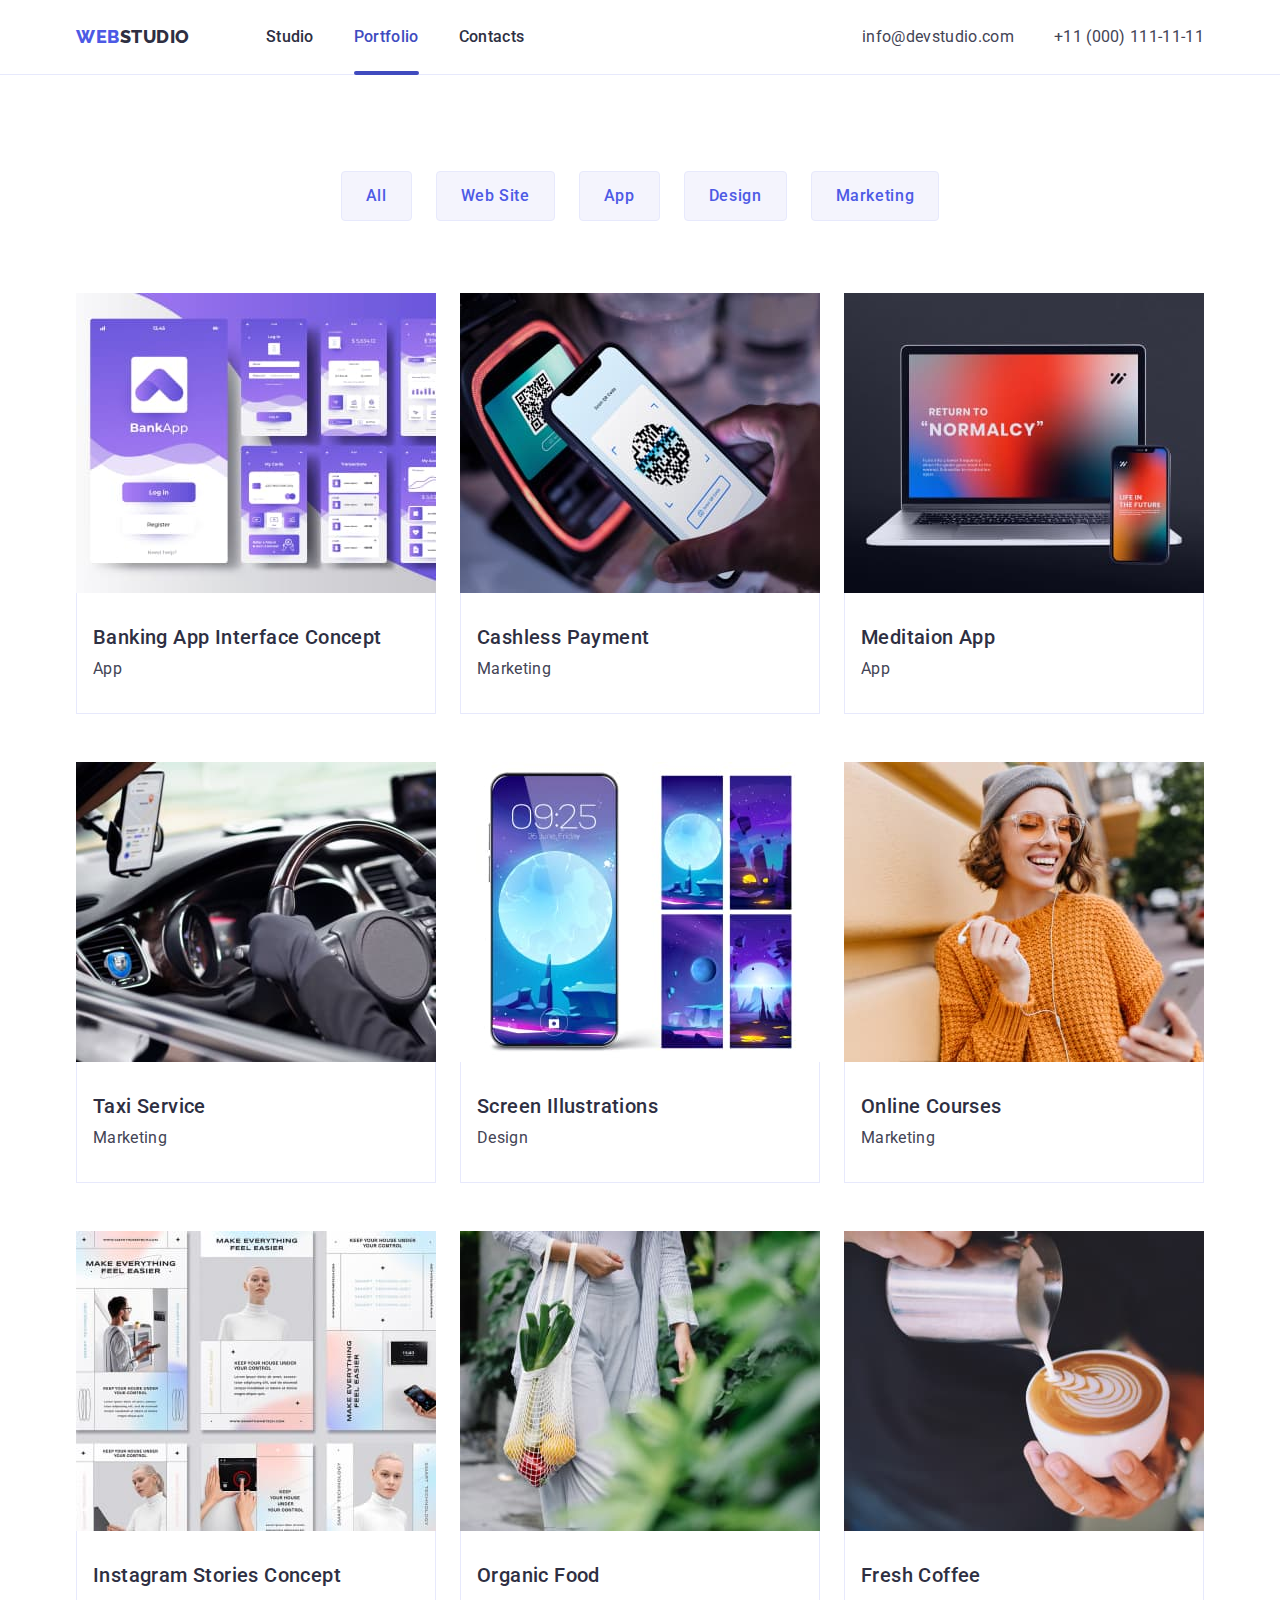
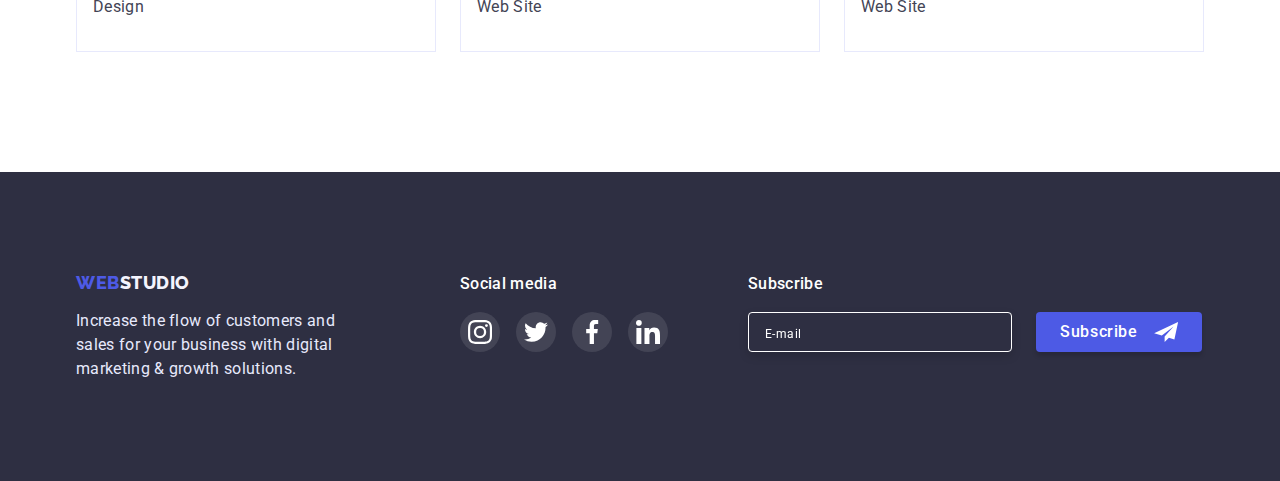
==== commit da2af372: "finished hw7 (2)" ====
--- a/portfolio.html
+++ b/portfolio.html
@@ -1,4 +1,4 @@
-<!-- <!DOCTYPE html>
+<!DOCTYPE html>
 <html lang="en">
   <head>
     <meta charset="UTF-8">
@@ -13,30 +13,92 @@
     />
     <link rel="stylesheet" href="https://cdn.jsdelivr.net/npm/modern-normalize@1.1.0/modern-normalize.min.css">
     <link rel="stylesheet" href="./css/styles.css" />
+    <link rel="stylesheet" href="./css/mobile.css" />
+    <link rel="stylesheet" href="./css/tablet.css" />
+    <link rel="stylesheet" href="./css/desktop.css" />
   </head>
   <body>
     <header class="section-header">
       <div class="container header-container">
         <nav class="nav">
           <a href="" class="logo up link">Web<span>Studio</span></a>
-         <ul class="nav-list list">
+          <ul class="nav-list list">
             <li class="nav-item"><a href="./index.html" class="nav-link link">Studio</a></li>
             <li class="nav-item"><a href="./portfolio.html" class="nav-link link current">Portfolio</a></li>
             <li class="nav-item"><a href="" class="nav-link link">Contacts</a></li>
           </ul>
         </nav>
+        <button type="button" class="mobile-menu-open-btn js-open-menu">
+          <svg class="mobile-menu-open-icon" width="32" height="22">
+            <use href="./images/icons.svg#hamburger"></use>
+          </svg>
+        </button>
         <address>
-         <ul class="address-list list">
+          <ul class="address-list list">
             <li class="address-item">
-             <a href="mailto:info@devstudio.com" class="adress-link link">info@devstudio.com</a>
+              <a href="mailto:info@devstudio.com" class="adress-link link">info@devstudio.com</a>
             </li>
             <li class="address-item">
-             <a href="tel:+110001111111" class="adress-link link">+11 (000) 111-11-11</a>
+              <a href="tel:+110001111111" class="adress-link link">+11 (000) 111-11-11</a>
             </li>
           </ul>
         </address>
       </div>
-   </header>
+      <div class="modal-menu js-menu-container">
+        <div class="container modal-menu-container">
+          <button type="button" class="modal-menu-close-btn js-close-menu">
+           <svg class="modal-menu-close-icon" width="8" height="8">
+              <use href="./images/icons.svg#close-modal"></use>
+           </svg>
+          </button> 
+          <ul class="modal-nav-list list">
+            <li class="modal-nav-item"><a href="./index.html" class="modal-nav-link link">Studio</a></li>
+            <li class="modal-nav-item"><a href="./portfolio.html" class="modal-nav-link link">Portfolio</a></li>
+            <li class="modal-nav-item"><a href="" class="modal-nav-link link">Contacts</a></li>
+          </ul>
+          <div class="modal-address-down">
+            <ul class="modal-address-list list">
+              <li class="modal-address-item">
+                <a href="tel:+110001111111" class="modal-tel-link link">+11 (000) 111-11-11</a>
+              </li>
+              <li class="modal-address-item">
+                <a href="mailto:info@devstudio.com" class="modal-mail-link link">info@devstudio.com</a>
+              </li>
+            </ul>
+            <ul class="modal-list-icon list">
+              <li class="team-item-boxicon">
+                <a href="" class="team-item-link link">
+                  <svg class="team-item-icon" width="16" height="16" >
+                    <use href="./images/icons.svg#instagram"></use>
+                  </svg>
+                </a>
+              </li>
+              <li class="team-item-boxicon">
+                <a href="" class="team-item-link link">
+                  <svg class="team-item-icon" width="16" height="16">
+                    <use href="./images/icons.svg#twitter"></use>
+                  </svg>
+                </a>
+              </li>
+              <li class="team-item-boxicon">
+                <a href="" class="team-item-link link">
+                  <svg class="team-item-icon" width="16" height="16">
+                    <use href="./images/icons.svg#facebook"></use>
+                  </svg>
+                </a>
+              </li>
+              <li class="team-item-boxicon">
+                <a href="" class="team-item-link link">
+                  <svg class="team-item-icon" width="16" height="16">
+                   <use href="./images/icons.svg#linkedin"></use>
+                  </svg>
+                </a>
+              </li>
+            </ul>
+          </div>
+        </div>       
+      </div>
+    </header>
     <main>
       <section class="section-portfolio">
           <div class="container portfolio-btn-container">
@@ -162,59 +224,59 @@
       </section>
     </main>
     <footer class="section-footer">
-        <div class="container footer-container">
-          <div class="footer-oneblock">
-            <a href="./index.html" class="logo down link">Web<span>Studio</span></a>
-            <p class="footer-text">
-            Increase the flow of customers and sales for your business with digital
-            marketing & growth solutions.
-            </p>
-          </div>
-          <div  class="footer-twoblock">
-            <p class="footer-text-social">Social media</p>
-            <ul class="footer-list-icon list">
-              <li class="footer-item-boxicon">
-                <a href="" class="footer-item-link link">
-                  <svg class="footer-item-icon" width="24" height="24" >
-                   <use href="./images/icons.svg#instagram"></use>
-                  </svg>
-                </a>
-              </li>
-              <li class="footer-item-boxicon">
-                <a href="" class="footer-item-link link">
-                  <svg class="footer-item-icon" width="24" height="24">
-                    <use href="./images/icons.svg#twitter"></use>
-                  </svg>
-                </a>
-              </li>
-              <li class="footer-item-boxicon">
-                <a href="" class="footer-item-link link">
-                  <svg class="footer-item-icon" width="24" height="24">
-                    <use href="./images/icons.svg#facebook"></use>
-                  </svg>
-                </a>
-              </li>
-              <li class="footer-item-boxicon">
-                <a href="" class="footer-item-link link">
-                  <svg class="footer-item-icon" width="24" height="24">
-                    <use href="./images/icons.svg#linkedin"></use>
-                  </svg>
-                </a>
-              </li>
-            </ul>
-          </div>
-          <div class="footer-threeblock">
-            <p class="footer-text-social">Subscribe</p>
-            <form class="footer-formblock">
-              <input class="input-footer" type="email" name="user_email" placeholder="E-mail">
-              <button class="footer-submit-btn btn" type="submit">Subscribe
-                <svg class=modal-semd-icon width="24" height="20">
-                 <use href="./images/icons.svg#send"></use>
-                </svg>
-              </button>
-            </form>
-          </div>  
-        </div> 
+      <div class="container footer-container">
+        <div class="footer-oneblock">
+          <a href="./index.html" class="logo down link">Web<span>Studio</span></a>
+          <p class="footer-text">
+          Increase the flow of customers and sales for your business with digital
+          marketing & growth solutions.
+          </p>
+        </div>
+        <div  class="footer-twoblock">
+          <p class="footer-text-social">Social media</p>
+          <ul class="footer-list-icon list">
+            <li class="footer-item-boxicon">
+              <a href="" class="footer-item-link link">
+                <svg class="footer-item-icon" width="24" height="24" >
+                 <use href="./images/icons.svg#instagram"></use>
+                </svg>
+              </a>
+            </li>
+            <li class="footer-item-boxicon">
+              <a href="" class="footer-item-link link">
+                <svg class="footer-item-icon" width="24" height="24">
+                  <use href="./images/icons.svg#twitter"></use>
+                </svg>
+              </a>
+            </li>
+            <li class="footer-item-boxicon">
+              <a href="" class="footer-item-link link">
+                <svg class="footer-item-icon" width="24" height="24">
+                  <use href="./images/icons.svg#facebook"></use>
+                </svg>
+              </a>
+            </li>
+            <li class="footer-item-boxicon">
+              <a href="" class="footer-item-link link">
+                <svg class="footer-item-icon" width="24" height="24">
+                  <use href="./images/icons.svg#linkedin"></use>
+                </svg>
+              </a>
+            </li>
+          </ul>
+        </div>
+        <div class="footer-threeblock">
+          <p class="footer-text-social">Subscribe</p>
+          <form class="footer-formblock">
+            <input class="input-footer" type="email" name="user_email" placeholder="E-mail">
+            <button class="footer-submit-btn btn" type="submit">Subscribe
+              <svg class=modal-semd-icon width="24" height="20">
+               <use href="./images/icons.svg#send"></use>
+              </svg>
+            </button>
+          </form>  
+        </div>
+      </div> 
     </footer>
   </body>
-</html> -->+</html>--- a/css/styles.css
+++ b/css/styles.css
@@ -95,13 +95,11 @@
     position: fixed;
     width: 100%;
     height: 100%;
-    max-height: 796px;
     z-index: 95;
     top: 0;
     left: 0;
     background-color: var(--color-white);
-    box-shadow: 0 0 0 100vmax rgba(0, 0, 0, 0.8); 
-
+   
     opacity: 0;
     visibility: hidden;
     pointer-events: none;
@@ -115,6 +113,11 @@
 
   .modal-menu-container {
     position: relative;
+    display: flex;
+    flex-direction: column;
+    height: 100%;
+    justify-content: space-between;
+
     padding-top: 80px;
     padding-left: 40px;
     padding-bottom: 40px;
@@ -123,6 +126,9 @@
     position: absolute;
     top: 24px;
     right: 19px;
+    display: flex;
+    align-items: center;
+    justify-content: center;
     width: 24px;
     height: 24px;
     padding: 0;
@@ -130,34 +136,50 @@
     background-color: var(--color-footer-text);
     border: 1px solid rgba(0, 0, 0, 0.1);
   }
-  .modal-nav-item {
-  font-weight: 700;
-  font-size: 36px;
-  line-height: 1.11;
-  letter-spacing: 0.02em;
-  text-transform: capitalize;
-  color: var(--color-title);
-  margin-bottom: 40px;
-  transition: color 250ms cubic-bezier(0.4, 0, 0.2, 1);
-  }
-  .modal-nav-item:last-child {
-    margin-bottom: 284px;
-  }
+  
+  .modal-nav-list {
+    display: flex;
+    flex-direction: column;
+    justify-content: space-between;
+    gap: 40px;
+  }
+  .modal-nav-link {
+    font-weight: 700;
+    font-size: 36px;
+    line-height: 1.11;
+    letter-spacing: 0.02em;
+    text-transform: capitalize;
+    color: var(--color-text);
+    transition: color 250ms cubic-bezier(0.4, 0, 0.2, 1);
+    }
   .modal-nav-item :hover,
   .modal-nav-item :focus {
     color: var(--color-hover);
   }
+  .modal-address-list {
+    display: flex;
+    flex-direction: column;
+    justify-content: space-between;
+    gap: 40px;
+    margin-bottom: 48px;
+  } 
 
   .modal-tel-link {
   display: block;
   font-weight: 700;
-  font-size: 36px;
+  font-size: 26px;
   line-height: 1.11;
   letter-spacing: 0.02em;
   text-transform: capitalize;
   color: var(--color-text);
-  margin-bottom: 40px;
-  }
+  }
+
+  @media screen and (min-width: 410px) {
+    .modal-tel-link {
+      font-size: 36px;
+    }
+  }
+
   .modal-mail-link {
   display: block;
   font-weight: 500;
@@ -165,7 +187,6 @@
   line-height: 1.2;
   letter-spacing: 0.02em;
   color: var(--color-text);
-  margin-bottom: 48px;
   }
   .modal-address-item :hover,
   .modal-address-item :focus {
@@ -483,7 +504,7 @@
 
 .input-footer {
   display: block;
-  max-width: 398px;
+  width: 100%;
   height: 40px;
   background-color:  var(--color-background-dark);
   border: 1px solid var(--color-white);
@@ -530,20 +551,26 @@
   visibility: hidden;
   pointer-events: none;
 }
+
 .modal {
   position: absolute;
   top: 50%;
   left: 50%;
   transform: translate(-50%, -50%) rotate(360deg) scale(1);
-  width: 408px;
+  width: 320px;
   min-height: 576px;
   background: #FCFCFC;
   box-shadow: 0px 1px 1px rgba(0, 0, 0, 0.14), 0px 1px 3px rgba(0, 0, 0, 0.12), 0px 2px 1px rgba(0, 0, 0, 0.2);
   border-radius: 4px;
   transition: transform 500ms ease-in;
   padding: 72px 24px 24px 24px;
-  
-}
+}
+
+  @media screen and (max-width: 479px) {
+  .modal {
+    width: 320px;
+  }
+  }
 .backdrop.is-hidden .modal {
   transform: translate(-50%, -50%) rotate(0deg) scale(0);
 }
@@ -598,7 +625,7 @@
 }
 .modal-input {
   display: block;
-  width: 360px;
+  width: 272px;
   height: 40px;
   border: 1px solid rgba(33, 33, 33, 0.2);
   border-radius: 4px;
@@ -623,7 +650,7 @@
 }
 .modal-textarea {
   display: block;
-  width: 360px;
+  width: 272px;
   height: 120px;
   border: 1px solid rgba(33, 33, 33, 0.2);
   border-radius: 4px;
@@ -672,7 +699,7 @@
 }
 
   .modal-label-checkbox {
-    font-size: 12px;
+    font-size: 9px;
     line-height: 1.17;
     letter-spacing: 0.04em;
     color: #8E8F99; 
@@ -685,111 +712,9 @@
   align-self: center;
   } 
 
- /* ------------------PORTFOLIO---------------------------- */
-/* .section-portfolio {
-  padding-top: 96px;
-  padding-bottom: 120px;
-}
-
-.portfolio-btn {
-  padding: 12px 24px;
-  border-radius: 4px;
-  border: 1px solid var(--color-footer-text);
-  font-family: inherit;
-  font-weight: 500;
-  font-size: 16px;
-  line-height: 1.5;
-  letter-spacing: 0.04em;
-  color: var(--color-web);
-  background: var(--color-footer-studio);
-  cursor: pointer;
-  transition: color 250ms cubic-bezier(0.4, 0, 0.2, 1), background-color 250ms cubic-bezier(0.4, 0, 0.2, 1), box-shadow 250ms cubic-bezier(0.4, 0, 0.2, 1), border-color 250ms cubic-bezier(0.4, 0, 0.2, 1);
-}
-
-.portfolio-btn-item :hover,
-.portfolio-btn-item :focus {
-  color: var(--color-white);
-  background-color: var(--color-hover); 
-  box-shadow: 0px 3px 1px rgba(0, 0, 0, 0.1), 0px 2px 1px rgba(0, 0, 0, 0.08), 0px 2px 2px rgba(0, 0, 0, 0.12);
-  border-color: transparent;
-}
-.potfolio-btn-list {
-  display: flex;
-  justify-content: center;
-   margin-bottom: 72px;
-}
-
-.portfolio-btn-item:not(:last-child) {
-  margin-right: 24px;
-}
-.portfolio-list {
-  display: flex;
-  flex-wrap: wrap;
-}
-
-.portfolio-item {
- width: calc((100% - 48px) / 3);
- background: var(--color-white);
-}
-.portfolio-item:not(:nth-child(3n)) {
-  margin-right: 24px;
-}
-.portfolio-item:not(:nth-last-child(-n+3)) {
-  margin-bottom: 48px;
-}
-
-.portfolio-subtitle {
-  font-weight: 500;
-  font-size: 20px;
-  line-height: 1.2;
-  letter-spacing: 0.02em;
-  color: var(--color-background-dark);
-  margin-bottom: 8px;
-}
-.portfolio-text {
-  font-size: 16px;
-  line-height: 1.5;
-  letter-spacing: 0.02em;
-  color: var(--color-text);
-}
-.portfolio-item-block {
-  padding-top: 32px;
-  padding-bottom: 32px;
-  padding-left: 16px;
-  border: 1px solid var(--color-footer-text);
-  border-top: none; 
-}
-.portfolio-item-link {
-  display: block;
-  transition: box-shadow 250ms cubic-bezier(0.4, 0, 0.2, 1);
-}
-.portfolio-item-wrapper {
-  position: relative;
-  overflow: hidden;
-}
-.portfolio-item-link:hover, .portfolio-item-link:focus {
-  box-shadow: 0px 1px 6px rgba(46, 47, 66, 0.08), 0px 1px 1px rgba(46, 47, 66, 0.16), 0px 2px 1px rgba(46, 47, 66, 0.08);
-}
-.portfolio-overlay {
-  position: absolute;
-  top: 0;
-  left: 0;
-  width: 100%;
-  height: 100%;
-  overflow: auto;
-  transform: translateY(100%);
-  transition: transform 250ms cubic-bezier(0.4, 0, 0.2, 1);
-
-  font-size: 16px;
-  line-height: 1.5;
-  letter-spacing: 0.02em;
-  color: var(--color-footer-studio);
-  background-color: var(--color-web);
-  padding-top: 40px; 
-  padding-left: 32px;
-  padding-right: 32px;
-}
-.portfolio-item-link:hover .portfolio-overlay,
-.portfolio-item-link:focus .portfolio-overlay {
-  transform: translateY(0);
-} */ +@media screen and (max-width: 1199px) {
+  .section-portfolio {
+    display: none;
+  }
+}
+
--- a/css/mobile.css
+++ b/css/mobile.css
@@ -0,0 +1,22 @@
+
+  @media screen and (min-width: 480px) {
+    .container { 
+      max-width: 428px;
+    }
+    .input-footer {
+      width: 398px;
+    }
+    .modal {
+      width: 392px;
+    }
+    .modal-textarea {
+      width: 360px;
+    }
+    .modal-input {
+      width: 360px;
+    }
+    .modal-label-checkbox {
+      font-size: 12px;
+    }
+   
+  }--- a/css/tablet.css
+++ b/css/tablet.css
@@ -0,0 +1,199 @@
+@media screen and (min-width: 768px) {
+    .container { 
+      max-width: 768px;
+    }
+
+    .modal-menu,
+    .mobile-menu-open-btn {
+      display: none;
+    }
+
+    .section-header {
+    padding-top: 16px;
+    padding-bottom: 12px;
+    }
+   .nav {
+  display: flex;
+  align-items: center;
+  } 
+  .nav-list {
+  display: flex;
+  align-items: center;
+  gap: 40px;
+  } 
+
+  .up {
+  margin-right: 120px;
+  } 
+
+ .nav-link {
+  position: relative;
+  color: var(--color-title);
+  font-weight: 500;
+  font-size: 16px;
+  line-height: 1.5;
+  letter-spacing: 0.02em;
+  transition: color 250ms cubic-bezier(0.4, 0, 0.2, 1);
+  } 
+  .nav-item :hover,
+  .nav-item :focus {
+    color: var(--color-hover);
+  } 
+
+  .address-list {
+    display: flex;
+    flex-direction: column;
+    gap: 12px;
+    } 
+ .address-item > .link {
+  font-size: 12px;
+  line-height: 1.17;
+  letter-spacing: 0.04em;
+  color: var(--color-text);
+  font-style: normal;
+  transition: color 250ms cubic-bezier(0.4, 0, 0.2, 1);
+  } 
+ .address-item :hover,
+ .address-item :focus {
+  color: var(--color-hover);
+  } 
+
+ .current::after {
+  content: "";
+  position: absolute;
+  top: 0;
+  left: 0;
+  transform: translateY(44px);
+  width: 100%;
+  height: 4px;
+  background: var(--color-hover);
+  border-radius: 2px;
+  } 
+  .current {
+  color: var(--color-hover);
+  } 
+
+
+
+    .section-hero {
+      background-image: linear-gradient(rgba(46, 47, 66, 0.7), rgba(46, 47, 66, 0.7)), url(../images/bg-tablet.jpg); 
+    }
+
+     @media screen and (min-device-pixel-ratio: 2),
+      screen and (min-resolution: 192dpi),
+      screen and (min-resolution: 2dppx) {
+      .section-hero {
+        background-image: linear-gradient(rgba(46, 47, 66, 0.7), rgba(46, 47, 66, 0.7)), url(../images/bg-tablet@2x.jpg); 
+      } 
+     }
+     .hero-title {
+       max-width: 496px;
+       min-height: 120px;
+       font-weight: 700;
+       font-size: 56px;
+       line-height: 1.07;
+       margin-bottom: 36px;
+     }
+
+
+    .about-list {
+      width: 100%;
+      display: flex;
+      flex-wrap: wrap;
+    }
+    .about-item {
+     width: calc((100% - 24px) / 2);
+     margin-right: 24px;
+    }
+    .about-item:nth-child(2n) {
+      margin-right: 0;
+    }
+    .about-item:nth-child(3) { 
+         margin-bottom: 0; 
+    }
+    .about-subtitle {
+      text-align: left;
+    }
+
+
+
+    .team-container {
+      padding-left: 108px;
+      padding-right: 108px;
+    }
+    .team-list {
+      display: flex;
+      flex-wrap: wrap;
+    }
+    
+    .team-item {
+      width: calc((100% - 24px) / 2);
+      margin-left: 0;
+      margin-right: 0;
+    }
+    .team-item:last-child {
+      margin-bottom: 72px;
+    }
+    .team-item:nth-child(2n + 1) {
+      margin-right: 24px;
+    }
+    .team-item:nth-last-child(-n + 2) {
+      margin-bottom: 0;
+      }
+
+
+   
+    .customers-list {
+      display: flex;
+      flex-wrap: wrap;
+      gap: 24px;
+      justify-content: center;
+      align-items: center;
+    }
+    .customers-item-boxicon {
+      width: 168px;
+    }
+    .customers-icon {
+      width: 104px;
+    }
+
+    @media screen and (min-width: 768px) and (max-width: 1199px) {
+      .footer-container { 
+        max-width: 552px;
+      }
+    }
+    .footer-container {
+      display: flex;
+      align-items: center;
+      justify-content: start;
+      flex-wrap: wrap;
+    }
+    .footer-oneblock {
+      margin-left: 0;
+      margin-right: 24px;
+    }
+    .down {
+      text-align: left;
+    }
+    .footer-text-social {
+      text-align: left;
+    }
+    .input-footer {
+      margin-bottom: 0;
+    }
+
+    .footer-formblock {
+    display: flex;
+    align-items: center;
+    justify-content: center;
+    gap: 24px;
+  }
+  .footer-submit-btn {
+    margin: 0;
+  }
+  .modal {
+    width: 408px;
+  }
+  .input-footer {
+    width: 264px;
+} 
--- a/css/desktop.css
+++ b/css/desktop.css
@@ -0,0 +1,267 @@
+@media screen and (min-width: 1200px) {
+    .container { 
+      max-width: 1158px;
+    }
+
+
+    .section-hero {
+      background-image: linear-gradient(rgba(46, 47, 66, 0.7), rgba(46, 47, 66, 0.7)), url(../images/bg-desktop.jpg); 
+      padding-top: 188px;
+      padding-bottom: 188px;
+      }
+    
+    @media screen and (min-device-pixel-ratio: 2),
+      screen and (min-resolution: 192dpi),
+      screen and (min-resolution: 2dppx) {
+     .section-hero {
+       background-image: linear-gradient(rgba(46, 47, 66, 0.7), rgba(46, 47, 66, 0.7)), url(../images/bg-desktop@2x.jpg); 
+     } 
+    }
+    .hero-title {
+      margin-bottom: 48px;
+    }
+
+    .section-header {
+      padding-top: 25px;
+      padding-bottom: 25px;
+      }
+      .up {
+        margin-right: 76px;
+        } 
+    .address-list {
+      flex-direction: row;
+      align-items: center;
+       gap: 40px;
+    }  
+    .address-item > .link {
+      font-size: 16px;
+      line-height: 1.5;
+      letter-spacing: 0.02em;
+      color: var(--color-text);
+    }
+
+
+
+    .about-list {
+      width: 100%;
+    }
+    .about-item {
+      width: calc((100% - 72px) / 4); 
+      margin-bottom: 0;
+     }
+     .about-item:last-child { 
+      margin-right: 0; 
+      margin-bottom: 0;
+    }
+    .about-item:nth-child(2) {
+      margin-right: 24px; 
+    }
+     .section-about {
+      padding-top: 120px;
+      padding-bottom: 120px;
+   }
+    .about-item-boxicon {
+    display: flex;
+    width: 264px;
+    height: 112px;
+    background: var(--color-footer-studio);
+    border-radius: 4px;
+    justify-content: center;
+    align-items: center;
+    margin-bottom: 8px;
+  }
+  .about-item-icon {
+    display: block;
+  }
+    .about-subtitle {
+      font-weight: 500;
+      font-size: 20px;
+      line-height: 1.2;
+    }
+    .about-text {
+    font-weight: 400;
+  } 
+     
+  
+
+  .section-doing {
+    display: block;
+    padding-bottom: 120px;
+  }
+  .doing-list {
+    display: flex;
+    flex-wrap: wrap;
+  }
+  .doing-item {
+    width: calc((100% - 48px) / 3);
+  }
+  .doing-item:not(:last-child) {
+    margin-right: 24px;
+  }
+  .doing-title {
+    font-weight: 700;
+    font-size: 36px;
+    line-height: 1.11;
+    text-align: center;
+    letter-spacing: 0.02em;
+    text-transform: capitalize;
+    color: var(--color-title);
+    margin-bottom: 72px;
+  }
+
+
+
+  .section-team { 
+    padding-top: 120px;
+    padding-bottom: 120px; 
+  }
+  .team-container {
+    padding-left: 15px;
+    padding-right: 15px;
+  }
+  .team-item {
+    width: calc((100% - 72px) / 4);
+    margin-bottom: 0;
+  }
+  .team-item:nth-child(2n + 1) {
+    margin-right: 0;
+  }
+  .team-item:not(:last-child) {
+    margin-right: 24px;
+  }
+ 
+
+
+  .section-footer {
+    padding-top: 100px;
+    padding-bottom: 100px;
+  }
+  .footer-container {
+    display: flex;
+    flex-wrap: nowrap;
+    align-items: flex-start;
+    padding-left: 15px;
+  }
+  .footer-oneblock {
+    margin-right: 120px;
+    margin-bottom: 0;
+  }
+  .footer-twoblock {
+    margin-right: 80px;
+    margin-bottom: 0;
+  }
+ 
+  .input-footer {
+    width: 264px;
+     }
+
+  
+   
+  .section-portfolio {
+    padding-top: 96px;
+    padding-bottom: 120px;
+  }
+
+  .portfolio-btn {
+    padding: 12px 24px;
+    border-radius: 4px;
+    border: 1px solid var(--color-footer-text);
+    font-family: inherit;
+    font-weight: 500;
+    font-size: 16px;
+    line-height: 1.5;
+    letter-spacing: 0.04em;
+    color: var(--color-web);
+    background: var(--color-footer-studio);
+    cursor: pointer;
+    transition: color 250ms cubic-bezier(0.4, 0, 0.2, 1), background-color 250ms cubic-bezier(0.4, 0, 0.2, 1), box-shadow 250ms cubic-bezier(0.4, 0, 0.2, 1), border-color 250ms cubic-bezier(0.4, 0, 0.2, 1);
+  }
+
+  .portfolio-btn-item :hover,
+  .portfolio-btn-item :focus {
+    color: var(--color-white);
+    background-color: var(--color-hover); 
+    box-shadow: 0px 3px 1px rgba(0, 0, 0, 0.1), 0px 2px 1px rgba(0, 0, 0, 0.08), 0px 2px 2px rgba(0, 0, 0, 0.12);
+    border-color: transparent;
+  }
+  .potfolio-btn-list {
+    display: flex;
+    justify-content: center;
+    margin-bottom: 72px;
+  }
+
+  .portfolio-btn-item:not(:last-child) {
+    margin-right: 24px;
+  }
+  .portfolio-list {
+    display: flex;
+    flex-wrap: wrap;
+  }
+
+  .portfolio-item {
+  width: calc((100% - 48px) / 3);
+  background: var(--color-white);
+  }
+  .portfolio-item:not(:nth-child(3n)) {
+    margin-right: 24px;
+  }
+  .portfolio-item:not(:nth-last-child(-n+3)) {
+    margin-bottom: 48px;
+  }
+
+  .portfolio-subtitle {
+    font-weight: 500;
+    font-size: 20px;
+    line-height: 1.2;
+    letter-spacing: 0.02em;
+    color: var(--color-background-dark);
+    margin-bottom: 8px;
+  }
+  .portfolio-text {
+    font-size: 16px;
+    line-height: 1.5;
+    letter-spacing: 0.02em;
+    color: var(--color-text);
+  }
+  .portfolio-item-block {
+    padding-top: 32px;
+    padding-bottom: 32px;
+    padding-left: 16px;
+    border: 1px solid var(--color-footer-text);
+    border-top: none; 
+  }
+  .portfolio-item-link {
+    display: block;
+    transition: box-shadow 250ms cubic-bezier(0.4, 0, 0.2, 1);
+  }
+  .portfolio-item-wrapper {
+    position: relative;
+    overflow: hidden;
+  }
+  .portfolio-item-link:hover, .portfolio-item-link:focus {
+    box-shadow: 0px 1px 6px rgba(46, 47, 66, 0.08), 0px 1px 1px rgba(46, 47, 66, 0.16), 0px 2px 1px rgba(46, 47, 66, 0.08);
+  }
+  .portfolio-overlay {
+    position: absolute;
+    top: 0;
+    left: 0;
+    width: 100%;
+    height: 100%;
+    overflow: auto;
+    transform: translateY(100%);
+    transition: transform 250ms cubic-bezier(0.4, 0, 0.2, 1);
+
+    font-size: 16px;
+    line-height: 1.5;
+    letter-spacing: 0.02em;
+    color: var(--color-footer-studio);
+    background-color: var(--color-web);
+    padding-top: 40px; 
+    padding-left: 32px;
+    padding-right: 32px;
+  }
+  .portfolio-item-link:hover .portfolio-overlay,
+  .portfolio-item-link:focus .portfolio-overlay {
+    transform: translateY(0);
+  } 
+}